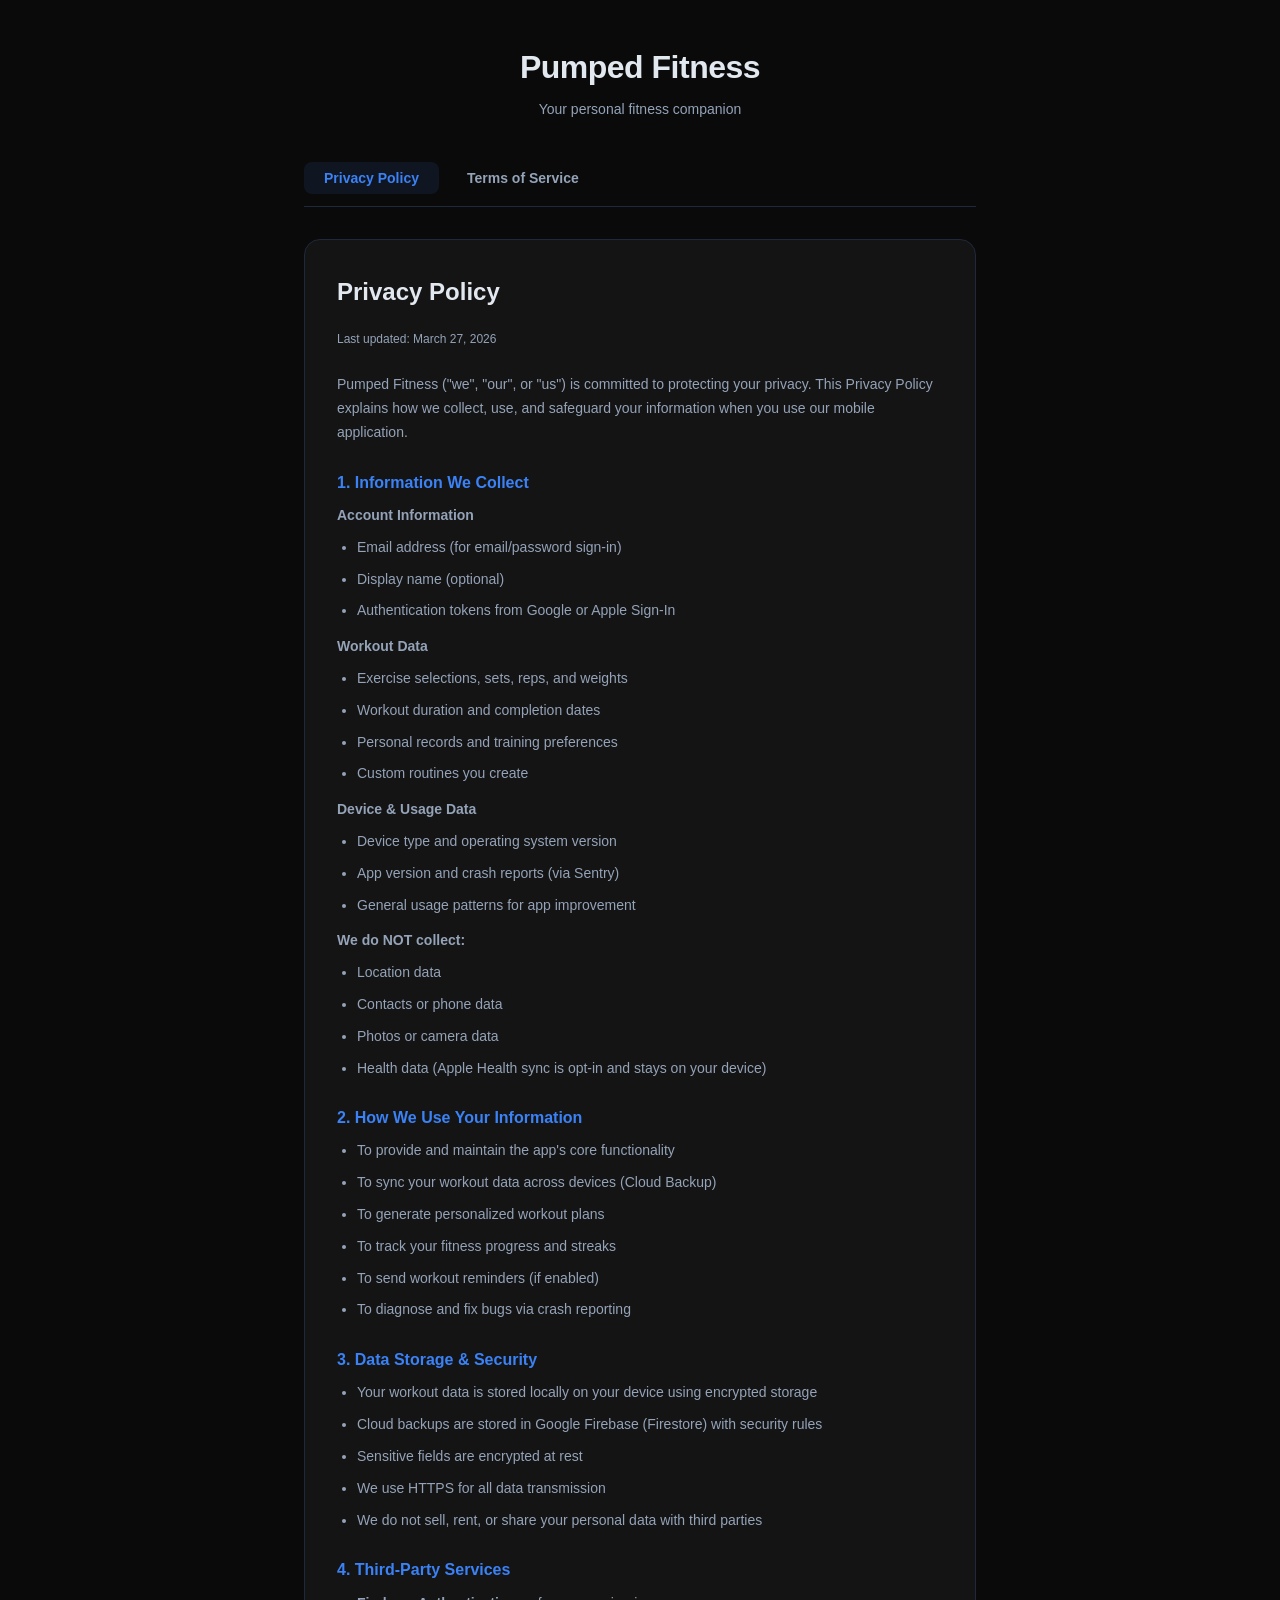
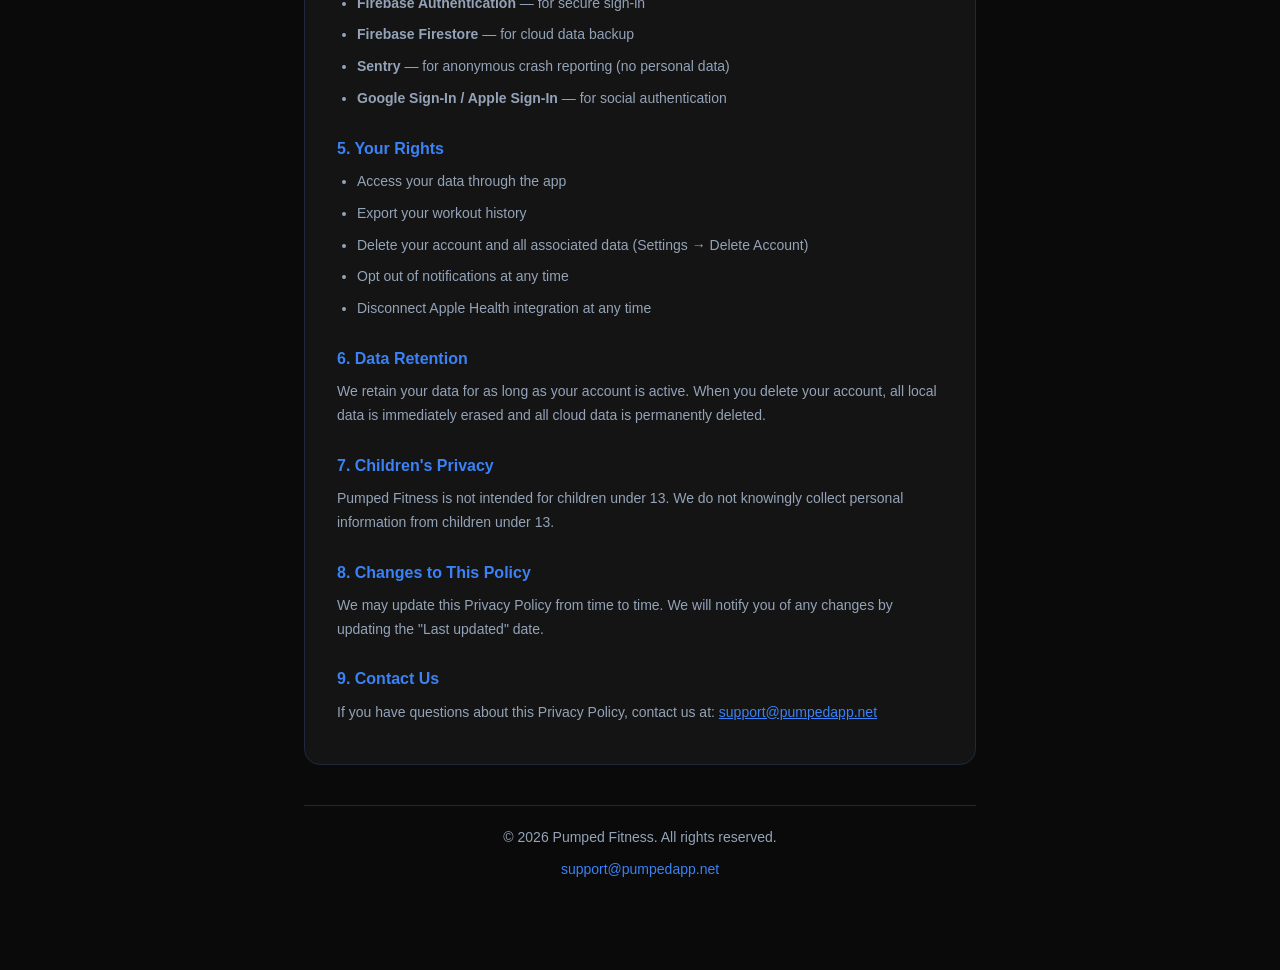
==== index.html @ 670d2a24 "Add privacy policy and terms of service" ====
<!DOCTYPE html>
<html lang="en">
<head>
  <meta charset="UTF-8">
  <meta name="viewport" content="width=device-width, initial-scale=1.0">
  <title>Pumped Fitness — Legal</title>
  <style>
    :root { --bg: #0a0a0a; --surface: #141414; --text: #e2e8f0; --text-secondary: #94a3b8; --accent: #3b82f6; --border: #1e293b; }
    * { margin: 0; padding: 0; box-sizing: border-box; }
    body { font-family: -apple-system, BlinkMacSystemFont, 'Segoe UI', Roboto, sans-serif; background: var(--bg); color: var(--text); line-height: 1.7; }
    .container { max-width: 720px; margin: 0 auto; padding: 40px 24px 80px; }
    .logo { text-align: center; margin-bottom: 40px; }
    .logo h1 { font-size: 32px; font-weight: 700; letter-spacing: -0.5px; }
    .logo p { color: var(--text-secondary); font-size: 14px; margin-top: 4px; }
    .tabs { display: flex; gap: 8px; margin-bottom: 32px; border-bottom: 1px solid var(--border); padding-bottom: 12px; }
    .tab { padding: 8px 20px; border-radius: 8px; cursor: pointer; font-size: 14px; font-weight: 600; color: var(--text-secondary); background: transparent; border: none; transition: all 0.2s; }
    .tab:hover { color: var(--text); background: var(--surface); }
    .tab.active { color: var(--accent); background: rgba(59,130,246,0.1); }
    .section { display: none; }
    .section.active { display: block; }
    .card { background: var(--surface); border-radius: 16px; padding: 32px; margin-bottom: 24px; border: 1px solid var(--border); }
    h2 { font-size: 24px; font-weight: 700; margin-bottom: 16px; }
    h3 { font-size: 16px; font-weight: 600; margin: 24px 0 8px; color: var(--accent); }
    p, li { color: var(--text-secondary); font-size: 14px; margin-bottom: 8px; }
    ul { padding-left: 20px; margin-bottom: 12px; }
    .updated { color: var(--text-secondary); font-size: 12px; margin-bottom: 24px; }
    .footer { text-align: center; color: var(--text-secondary); font-size: 12px; margin-top: 40px; padding-top: 20px; border-top: 1px solid var(--border); }
    .footer a { color: var(--accent); text-decoration: none; }
    @media (max-width: 640px) { .container { padding: 24px 16px 60px; } .card { padding: 20px; } }
  </style>
</head>
<body>
  <div class="container">
    <div class="logo">
      <h1>Pumped Fitness</h1>
      <p>Your personal fitness companion</p>
    </div>

    <div class="tabs">
      <button class="tab active" onclick="showTab('privacy')">Privacy Policy</button>
      <button class="tab" onclick="showTab('terms')">Terms of Service</button>
    </div>

    <div id="privacy" class="section active">
      <div class="card">
        <h2>Privacy Policy</h2>
        <p class="updated">Last updated: March 27, 2026</p>

        <p>Pumped Fitness ("we", "our", or "us") is committed to protecting your privacy. This Privacy Policy explains how we collect, use, and safeguard your information when you use our mobile application.</p>

        <h3>1. Information We Collect</h3>
        <p><strong>Account Information</strong></p>
        <ul>
          <li>Email address (for email/password sign-in)</li>
          <li>Display name (optional)</li>
          <li>Authentication tokens from Google or Apple Sign-In</li>
        </ul>
        <p><strong>Workout Data</strong></p>
        <ul>
          <li>Exercise selections, sets, reps, and weights</li>
          <li>Workout duration and completion dates</li>
          <li>Personal records and training preferences</li>
          <li>Custom routines you create</li>
        </ul>
        <p><strong>Device & Usage Data</strong></p>
        <ul>
          <li>Device type and operating system version</li>
          <li>App version and crash reports (via Sentry)</li>
          <li>General usage patterns for app improvement</li>
        </ul>
        <p><strong>We do NOT collect:</strong></p>
        <ul>
          <li>Location data</li>
          <li>Contacts or phone data</li>
          <li>Photos or camera data</li>
          <li>Health data (Apple Health sync is opt-in and stays on your device)</li>
        </ul>

        <h3>2. How We Use Your Information</h3>
        <ul>
          <li>To provide and maintain the app's core functionality</li>
          <li>To sync your workout data across devices (Cloud Backup)</li>
          <li>To generate personalized workout plans</li>
          <li>To track your fitness progress and streaks</li>
          <li>To send workout reminders (if enabled)</li>
          <li>To diagnose and fix bugs via crash reporting</li>
        </ul>

        <h3>3. Data Storage & Security</h3>
        <ul>
          <li>Your workout data is stored locally on your device using encrypted storage</li>
          <li>Cloud backups are stored in Google Firebase (Firestore) with security rules</li>
          <li>Sensitive fields are encrypted at rest</li>
          <li>We use HTTPS for all data transmission</li>
          <li>We do not sell, rent, or share your personal data with third parties</li>
        </ul>

        <h3>4. Third-Party Services</h3>
        <ul>
          <li><strong>Firebase Authentication</strong> — for secure sign-in</li>
          <li><strong>Firebase Firestore</strong> — for cloud data backup</li>
          <li><strong>Sentry</strong> — for anonymous crash reporting (no personal data)</li>
          <li><strong>Google Sign-In / Apple Sign-In</strong> — for social authentication</li>
        </ul>

        <h3>5. Your Rights</h3>
        <ul>
          <li>Access your data through the app</li>
          <li>Export your workout history</li>
          <li>Delete your account and all associated data (Settings → Delete Account)</li>
          <li>Opt out of notifications at any time</li>
          <li>Disconnect Apple Health integration at any time</li>
        </ul>

        <h3>6. Data Retention</h3>
        <p>We retain your data for as long as your account is active. When you delete your account, all local data is immediately erased and all cloud data is permanently deleted.</p>

        <h3>7. Children's Privacy</h3>
        <p>Pumped Fitness is not intended for children under 13. We do not knowingly collect personal information from children under 13.</p>

        <h3>8. Changes to This Policy</h3>
        <p>We may update this Privacy Policy from time to time. We will notify you of any changes by updating the "Last updated" date.</p>

        <h3>9. Contact Us</h3>
        <p>If you have questions about this Privacy Policy, contact us at: <a href="mailto:support@pumpedapp.net" style="color: var(--accent);">support@pumpedapp.net</a></p>
      </div>
    </div>

    <div id="terms" class="section">
      <div class="card">
        <h2>Terms of Service</h2>
        <p class="updated">Last updated: March 27, 2026</p>

        <p>Please read these Terms of Service ("Terms") carefully before using the Pumped Fitness mobile application.</p>

        <h3>1. Acceptance of Terms</h3>
        <p>By downloading, installing, or using Pumped Fitness, you agree to be bound by these Terms. If you do not agree, do not use the app.</p>

        <h3>2. Description of Service</h3>
        <p>Pumped Fitness is a workout tracking and fitness planning application that allows you to track workouts, follow personalized training plans, monitor progress, create custom routines, and sync data across devices.</p>

        <h3>3. User Accounts</h3>
        <ul>
          <li>You must create an account to use the app</li>
          <li>You are responsible for maintaining the security of your account</li>
          <li>You must provide accurate information</li>
          <li>You must be at least 13 years old to use the app</li>
        </ul>

        <h3>4. Acceptable Use</h3>
        <p>You agree not to use the app for any unlawful purpose, attempt to reverse engineer the app, interfere with security features, or share your account credentials.</p>

        <h3>5. Health Disclaimer</h3>
        <p><strong>Important:</strong> Pumped Fitness is a workout tracking tool, not medical advice. Always consult a healthcare professional before starting any exercise program. You exercise at your own risk and are solely responsible for your physical safety.</p>

        <h3>6. Intellectual Property</h3>
        <p>The app, including its design, code, and content, is owned by Pumped Fitness. You retain ownership of the workout data you create.</p>

        <h3>7. Data & Privacy</h3>
        <p>Your use of the app is governed by our Privacy Policy. By using the app, you consent to the collection and use of information as described therein.</p>

        <h3>8. Termination</h3>
        <p>You may delete your account at any time through Settings. We reserve the right to suspend accounts that violate these Terms.</p>

        <h3>9. Disclaimer of Warranties</h3>
        <p>The app is provided "as is" without warranties of any kind. We do not guarantee the app will be error-free or uninterrupted.</p>

        <h3>10. Limitation of Liability</h3>
        <p>To the maximum extent permitted by law, Pumped Fitness shall not be liable for any indirect, incidental, special, or consequential damages arising from your use of the app.</p>

        <h3>11. Changes to Terms</h3>
        <p>We reserve the right to modify these Terms at any time. Continued use constitutes acceptance.</p>

        <h3>12. Contact Us</h3>
        <p>For questions about these Terms, contact us at: <a href="mailto:support@pumpedapp.net" style="color: var(--accent);">support@pumpedapp.net</a></p>
      </div>
    </div>

    <div class="footer">
      <p>© 2026 Pumped Fitness. All rights reserved.</p>
      <p><a href="mailto:support@pumpedapp.net">support@pumpedapp.net</a></p>
    </div>
  </div>

  <script>
    function showTab(tab) {
      document.querySelectorAll('.section').forEach(s => s.classList.remove('active'));
      document.querySelectorAll('.tab').forEach(t => t.classList.remove('active'));
      document.getElementById(tab).classList.add('active');
      event.target.classList.add('active');
    }
  </script>
</body>
</html>
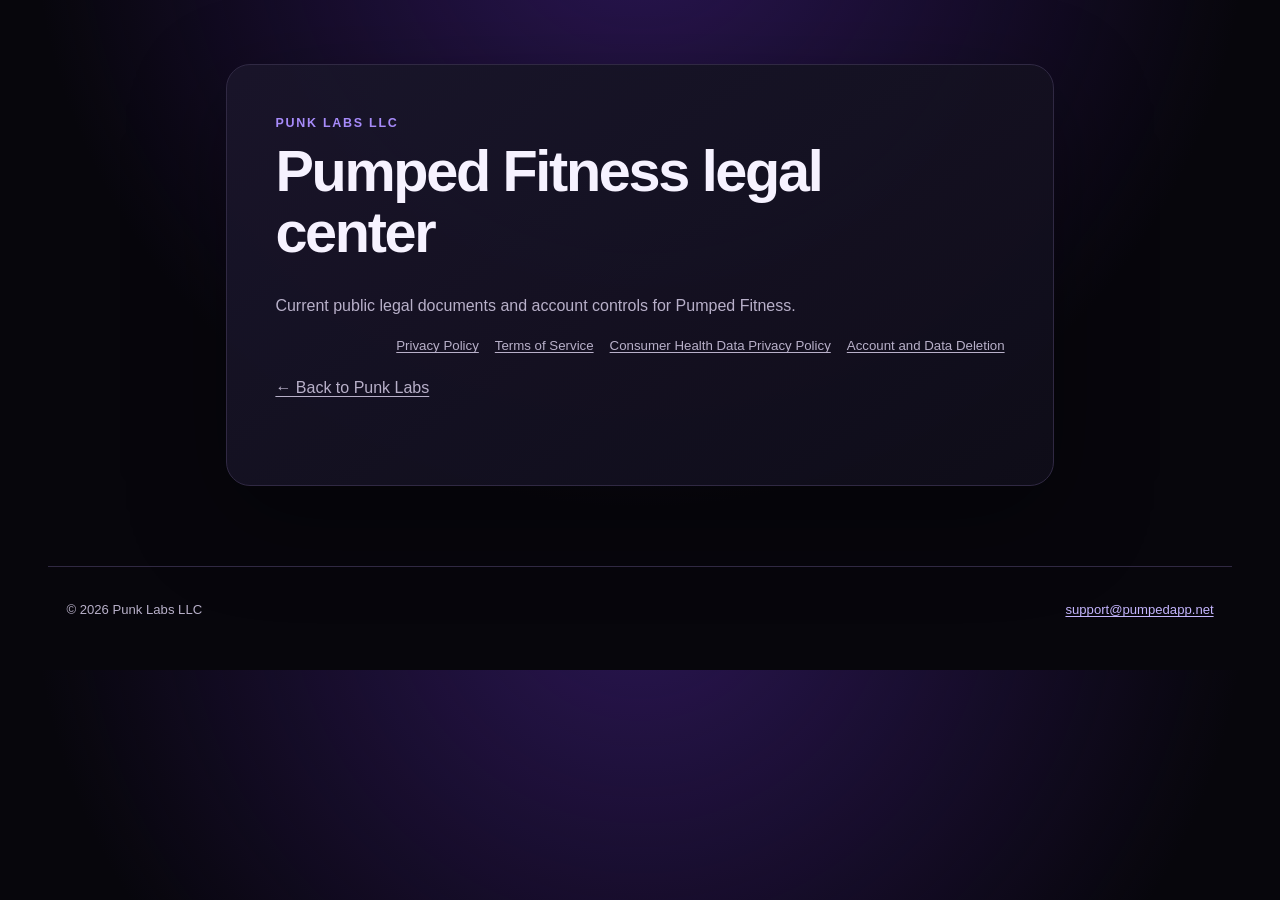
==== commit b278bbf9: "Update Pumped Fitness legal pages" ====
--- a/index.html
+++ b/index.html
@@ -1,194 +1,27 @@
-<!DOCTYPE html>
+<!doctype html>
 <html lang="en">
 <head>
-  <meta charset="UTF-8">
-  <meta name="viewport" content="width=device-width, initial-scale=1.0">
-  <title>Pumped Fitness — Legal</title>
-  <style>
-    :root { --bg: #0a0a0a; --surface: #141414; --text: #e2e8f0; --text-secondary: #94a3b8; --accent: #3b82f6; --border: #1e293b; }
-    * { margin: 0; padding: 0; box-sizing: border-box; }
-    body { font-family: -apple-system, BlinkMacSystemFont, 'Segoe UI', Roboto, sans-serif; background: var(--bg); color: var(--text); line-height: 1.7; }
-    .container { max-width: 720px; margin: 0 auto; padding: 40px 24px 80px; }
-    .logo { text-align: center; margin-bottom: 40px; }
-    .logo h1 { font-size: 32px; font-weight: 700; letter-spacing: -0.5px; }
-    .logo p { color: var(--text-secondary); font-size: 14px; margin-top: 4px; }
-    .tabs { display: flex; gap: 8px; margin-bottom: 32px; border-bottom: 1px solid var(--border); padding-bottom: 12px; }
-    .tab { padding: 8px 20px; border-radius: 8px; cursor: pointer; font-size: 14px; font-weight: 600; color: var(--text-secondary); background: transparent; border: none; transition: all 0.2s; }
-    .tab:hover { color: var(--text); background: var(--surface); }
-    .tab.active { color: var(--accent); background: rgba(59,130,246,0.1); }
-    .section { display: none; }
-    .section.active { display: block; }
-    .card { background: var(--surface); border-radius: 16px; padding: 32px; margin-bottom: 24px; border: 1px solid var(--border); }
-    h2 { font-size: 24px; font-weight: 700; margin-bottom: 16px; }
-    h3 { font-size: 16px; font-weight: 600; margin: 24px 0 8px; color: var(--accent); }
-    p, li { color: var(--text-secondary); font-size: 14px; margin-bottom: 8px; }
-    ul { padding-left: 20px; margin-bottom: 12px; }
-    .updated { color: var(--text-secondary); font-size: 12px; margin-bottom: 24px; }
-    .footer { text-align: center; color: var(--text-secondary); font-size: 12px; margin-top: 40px; padding-top: 20px; border-top: 1px solid var(--border); }
-    .footer a { color: var(--accent); text-decoration: none; }
-    @media (max-width: 640px) { .container { padding: 24px 16px 60px; } .card { padding: 20px; } }
-  </style>
+  <meta charset="utf-8">
+  <meta name="viewport" content="width=device-width, initial-scale=1">
+  <title>Pumped Fitness Legal | Punk Labs LLC</title>
+  <meta name="description" content="Privacy, consumer health, terms, and account deletion documents for Pumped Fitness by Punk Labs LLC.">
+  <link rel="stylesheet" href="styles.css">
 </head>
 <body>
-  <div class="container">
-    <div class="logo">
-      <h1>Pumped Fitness</h1>
-      <p>Your personal fitness companion</p>
-    </div>
-
-    <div class="tabs">
-      <button class="tab active" onclick="showTab('privacy')">Privacy Policy</button>
-      <button class="tab" onclick="showTab('terms')">Terms of Service</button>
-    </div>
-
-    <div id="privacy" class="section active">
-      <div class="card">
-        <h2>Privacy Policy</h2>
-        <p class="updated">Last updated: March 27, 2026</p>
-
-        <p>Pumped Fitness ("we", "our", or "us") is committed to protecting your privacy. This Privacy Policy explains how we collect, use, and safeguard your information when you use our mobile application.</p>
-
-        <h3>1. Information We Collect</h3>
-        <p><strong>Account Information</strong></p>
-        <ul>
-          <li>Email address (for email/password sign-in)</li>
-          <li>Display name (optional)</li>
-          <li>Authentication tokens from Google or Apple Sign-In</li>
-        </ul>
-        <p><strong>Workout Data</strong></p>
-        <ul>
-          <li>Exercise selections, sets, reps, and weights</li>
-          <li>Workout duration and completion dates</li>
-          <li>Personal records and training preferences</li>
-          <li>Custom routines you create</li>
-        </ul>
-        <p><strong>Device & Usage Data</strong></p>
-        <ul>
-          <li>Device type and operating system version</li>
-          <li>App version and crash reports (via Sentry)</li>
-          <li>General usage patterns for app improvement</li>
-        </ul>
-        <p><strong>We do NOT collect:</strong></p>
-        <ul>
-          <li>Location data</li>
-          <li>Contacts or phone data</li>
-          <li>Photos or camera data</li>
-          <li>Health data (Apple Health sync is opt-in and stays on your device)</li>
-        </ul>
-
-        <h3>2. How We Use Your Information</h3>
-        <ul>
-          <li>To provide and maintain the app's core functionality</li>
-          <li>To sync your workout data across devices (Cloud Backup)</li>
-          <li>To generate personalized workout plans</li>
-          <li>To track your fitness progress and streaks</li>
-          <li>To send workout reminders (if enabled)</li>
-          <li>To diagnose and fix bugs via crash reporting</li>
-        </ul>
-
-        <h3>3. Data Storage & Security</h3>
-        <ul>
-          <li>Your workout data is stored locally on your device using encrypted storage</li>
-          <li>Cloud backups are stored in Google Firebase (Firestore) with security rules</li>
-          <li>Sensitive fields are encrypted at rest</li>
-          <li>We use HTTPS for all data transmission</li>
-          <li>We do not sell, rent, or share your personal data with third parties</li>
-        </ul>
-
-        <h3>4. Third-Party Services</h3>
-        <ul>
-          <li><strong>Firebase Authentication</strong> — for secure sign-in</li>
-          <li><strong>Firebase Firestore</strong> — for cloud data backup</li>
-          <li><strong>Sentry</strong> — for anonymous crash reporting (no personal data)</li>
-          <li><strong>Google Sign-In / Apple Sign-In</strong> — for social authentication</li>
-        </ul>
-
-        <h3>5. Your Rights</h3>
-        <ul>
-          <li>Access your data through the app</li>
-          <li>Export your workout history</li>
-          <li>Delete your account and all associated data (Settings → Delete Account)</li>
-          <li>Opt out of notifications at any time</li>
-          <li>Disconnect Apple Health integration at any time</li>
-        </ul>
-
-        <h3>6. Data Retention</h3>
-        <p>We retain your data for as long as your account is active. When you delete your account, all local data is immediately erased and all cloud data is permanently deleted.</p>
-
-        <h3>7. Children's Privacy</h3>
-        <p>Pumped Fitness is not intended for children under 13. We do not knowingly collect personal information from children under 13.</p>
-
-        <h3>8. Changes to This Policy</h3>
-        <p>We may update this Privacy Policy from time to time. We will notify you of any changes by updating the "Last updated" date.</p>
-
-        <h3>9. Contact Us</h3>
-        <p>If you have questions about this Privacy Policy, contact us at: <a href="mailto:support@pumpedapp.net" style="color: var(--accent);">support@pumpedapp.net</a></p>
-      </div>
-    </div>
-
-    <div id="terms" class="section">
-      <div class="card">
-        <h2>Terms of Service</h2>
-        <p class="updated">Last updated: March 27, 2026</p>
-
-        <p>Please read these Terms of Service ("Terms") carefully before using the Pumped Fitness mobile application.</p>
-
-        <h3>1. Acceptance of Terms</h3>
-        <p>By downloading, installing, or using Pumped Fitness, you agree to be bound by these Terms. If you do not agree, do not use the app.</p>
-
-        <h3>2. Description of Service</h3>
-        <p>Pumped Fitness is a workout tracking and fitness planning application that allows you to track workouts, follow personalized training plans, monitor progress, create custom routines, and sync data across devices.</p>
-
-        <h3>3. User Accounts</h3>
-        <ul>
-          <li>You must create an account to use the app</li>
-          <li>You are responsible for maintaining the security of your account</li>
-          <li>You must provide accurate information</li>
-          <li>You must be at least 13 years old to use the app</li>
-        </ul>
-
-        <h3>4. Acceptable Use</h3>
-        <p>You agree not to use the app for any unlawful purpose, attempt to reverse engineer the app, interfere with security features, or share your account credentials.</p>
-
-        <h3>5. Health Disclaimer</h3>
-        <p><strong>Important:</strong> Pumped Fitness is a workout tracking tool, not medical advice. Always consult a healthcare professional before starting any exercise program. You exercise at your own risk and are solely responsible for your physical safety.</p>
-
-        <h3>6. Intellectual Property</h3>
-        <p>The app, including its design, code, and content, is owned by Pumped Fitness. You retain ownership of the workout data you create.</p>
-
-        <h3>7. Data & Privacy</h3>
-        <p>Your use of the app is governed by our Privacy Policy. By using the app, you consent to the collection and use of information as described therein.</p>
-
-        <h3>8. Termination</h3>
-        <p>You may delete your account at any time through Settings. We reserve the right to suspend accounts that violate these Terms.</p>
-
-        <h3>9. Disclaimer of Warranties</h3>
-        <p>The app is provided "as is" without warranties of any kind. We do not guarantee the app will be error-free or uninterrupted.</p>
-
-        <h3>10. Limitation of Liability</h3>
-        <p>To the maximum extent permitted by law, Pumped Fitness shall not be liable for any indirect, incidental, special, or consequential damages arising from your use of the app.</p>
-
-        <h3>11. Changes to Terms</h3>
-        <p>We reserve the right to modify these Terms at any time. Continued use constitutes acceptance.</p>
-
-        <h3>12. Contact Us</h3>
-        <p>For questions about these Terms, contact us at: <a href="mailto:support@pumpedapp.net" style="color: var(--accent);">support@pumpedapp.net</a></p>
-      </div>
-    </div>
-
-    <div class="footer">
-      <p>© 2026 Pumped Fitness. All rights reserved.</p>
-      <p><a href="mailto:support@pumpedapp.net">support@pumpedapp.net</a></p>
-    </div>
-  </div>
-
-  <script>
-    function showTab(tab) {
-      document.querySelectorAll('.section').forEach(s => s.classList.remove('active'));
-      document.querySelectorAll('.tab').forEach(t => t.classList.remove('active'));
-      document.getElementById(tab).classList.add('active');
-      event.target.classList.add('active');
-    }
-  </script>
+  <main id="main">
+    <article>
+      <p class="eyebrow">Punk Labs LLC</p>
+      <h1>Pumped Fitness legal center</h1>
+      <p>Current public legal documents and account controls for Pumped Fitness.</p>
+      <nav aria-label="Legal documents">
+        <a href="privacy/">Privacy Policy</a>
+        <a href="terms/">Terms of Service</a>
+        <a href="consumer-health/">Consumer Health Data Privacy Policy</a>
+        <a href="delete-account/">Account and Data Deletion</a>
+      </nav>
+      <p><a class="back" href="https://www.punklabs.dev/">← Back to Punk Labs</a></p>
+    </article>
+  </main>
+  <footer><p>© 2026 Punk Labs LLC</p><a href="mailto:support@pumpedapp.net">support@pumpedapp.net</a></footer>
 </body>
-</html>
+</html>
--- a/styles.css
+++ b/styles.css
@@ -0,0 +1 @@
+:root{color-scheme:dark;--bg:#07060c;--surface:#12101c;--surface2:#19152a;--text:#f6f2ff;--muted:#b8b0c9;--accent:#a78bfa;--accent2:#7c3aed;--border:#302943}*{box-sizing:border-box}html{scroll-behavior:smooth}body{margin:0;background:radial-gradient(circle at 50% -15%,#2b1654 0,transparent 38rem),var(--bg);color:var(--text);font-family:Inter,ui-sans-serif,-apple-system,BlinkMacSystemFont,"Segoe UI",sans-serif;line-height:1.7}a{color:#c4b5fd;text-underline-offset:.18em}.skip{position:absolute;left:-9999px;top:1rem;background:var(--text);color:var(--bg);padding:.7rem 1rem;border-radius:.6rem}.skip:focus{left:1rem;z-index:10}header{position:sticky;top:0;z-index:5;display:flex;align-items:center;justify-content:space-between;gap:1.25rem;padding:1rem max(1.1rem,calc((100vw - 74rem)/2));background:rgba(7,6,12,.86);border-bottom:1px solid var(--border);backdrop-filter:blur(18px)}.brand{font-weight:800;color:var(--text);text-decoration:none;white-space:nowrap}nav{display:flex;flex-wrap:wrap;justify-content:flex-end;gap:.55rem 1rem}nav a{font-size:.83rem;color:var(--muted)}main{max-width:54rem;margin:0 auto;padding:4rem 1.15rem 5rem}.back{display:inline-block;margin-bottom:1.25rem;color:var(--muted)}article{padding:clamp(1.25rem,4vw,3rem);background:linear-gradient(145deg,rgba(25,21,42,.96),rgba(15,13,25,.96));border:1px solid var(--border);border-radius:1.5rem;box-shadow:0 2rem 6rem rgba(0,0,0,.35)}.eyebrow{margin:0;color:var(--accent);font-size:.78rem;font-weight:800;letter-spacing:.14em;text-transform:uppercase}h1{max-width:42rem;margin:.45rem 0 1.8rem;font-size:clamp(2rem,6vw,3.6rem);line-height:1.06;letter-spacing:-.04em}h2{margin:2.4rem 0 .7rem;font-size:1.08rem;line-height:1.35;color:#ddd6fe}.document>p:first-child{font-weight:700;color:var(--text)}p,li{color:var(--muted)}ul{padding-left:1.35rem}li+li{margin-top:.55rem}.cta{display:inline-flex;margin:-.45rem 0 2rem;padding:.8rem 1.05rem;border-radius:999px;background:linear-gradient(135deg,var(--accent2),#9333ea);color:#fff;font-weight:800;text-decoration:none}.cta:focus-visible,a:focus-visible{outline:3px solid #f5d0fe;outline-offset:4px}footer{display:flex;flex-wrap:wrap;justify-content:space-between;gap:1rem;max-width:74rem;margin:0 auto;padding:2rem 1.15rem 3rem;border-top:1px solid var(--border);font-size:.82rem}footer p{margin:0}@media(max-width:760px){header{position:relative;align-items:flex-start;flex-direction:column}nav{justify-content:flex-start}main{padding-top:2rem}article{border-radius:1rem}}
